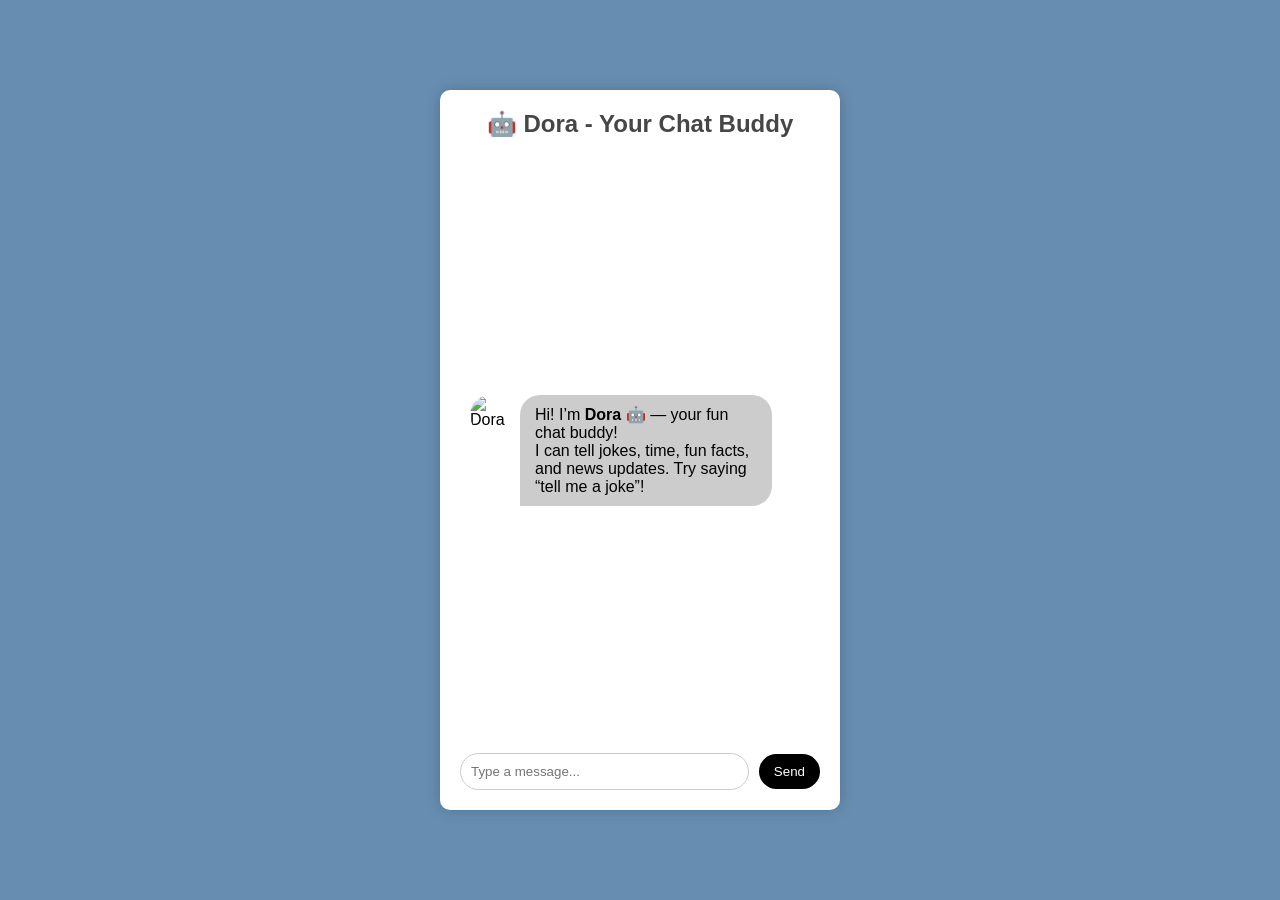
==== index.HTML @ e3a2b536 "Add files via upload" ====
<!DOCTYPE html>
<html lang="en">

<head>
    <meta charset="UTF-8" />
    <meta name="viewport" content="width=device-width, initial-scale=1.0" />
    <title>Dora - Your Smart Chatbot</title>
    <link rel="stylesheet" href="style.css" />
</head>

<body>
    <div class="chat-container">
        <h2 style="text-align:center; color:rgb(70,70,70); margin-bottom:10px;">
            🤖 Dora - Your Chat Buddy
        </h2>

        <div class="chat-box" id="chatBox">
            <div class="ai-chat-box">
                <img src="https://cdn-icons-png.flaticon.com/512/4712/4712109.png" alt="Dora" id="aiImage" width="70" />
                <div class="ai-chat-area">
                    Hi! I’m <strong>Dora</strong> 🤖 — your fun chat buddy!<br>
                    I can tell jokes, time, fun facts, and news updates. Try saying “tell me a joke”!
                </div>
            </div>
        </div>

        <!-- Input/Prompt Area -->
        <div class="prompt-area">
            <input type="text" id="userInput" placeholder="Type a message..." autocomplete="off" />
            <button id="sendBtn">Send</button>
        </div>
    </div>

    <script src="script.js"></script>
</body>

</html>
---- style.css ----
* {
  margin: 0;
  padding: 0;
  box-sizing: border-box;
  font-family: "Gill Sans", "Gill Sans MT", Calibri, "Trebuchet MS", sans-serif;
}

body {
  width: 100%;
  height: 100vh;
  background-color: rgb(103, 142, 177);
  display: flex;
  justify-content: center;
  align-items: center;
}

.chat-container {
  width: 400px;
  height: 80vh;
  background-color: #fff;
  border-radius: 10px;
  padding: 20px;
  display: flex;
  flex-direction: column;
  justify-content: space-between;
  box-shadow: 0px 0px 15px rgba(0, 0, 0, 0.2);
}

.user-chat-box,
.ai-chat-box {
  display: flex;
  align-items: flex-start;
  margin: 10px 0;
}

.user-chat-box {
  justify-content: flex-end;
}

.user-chat-area {
  background-color: black;
  color: white;
  border-radius: 20px 20px 0 20px;
  padding: 10px 15px;
  max-width: 70%;
}

.ai-chat-area {
  background-color: rgba(0, 0, 0, 0.2);
  color: black;
  border-radius: 20px 20px 20px 0;
  padding: 10px 15px;
  max-width: 70%;
}

#userImage,
#aiImage {
  width: 40px;
  height: 40px;
  border-radius: 50%;
  margin: 0 10px;
}

.prompt-area {
  display: flex;
  align-items: center;
  gap: 10px;
}

#userInput {
  flex: 1;
  padding: 10px;
  border-radius: 20px;
  border: 1px solid #ccc;
  outline: none;
}

#sendBtn {
  background-color: black;
  color: white;
  border: none;
  padding: 10px 15px;
  border-radius: 20px;
  cursor: pointer;
}
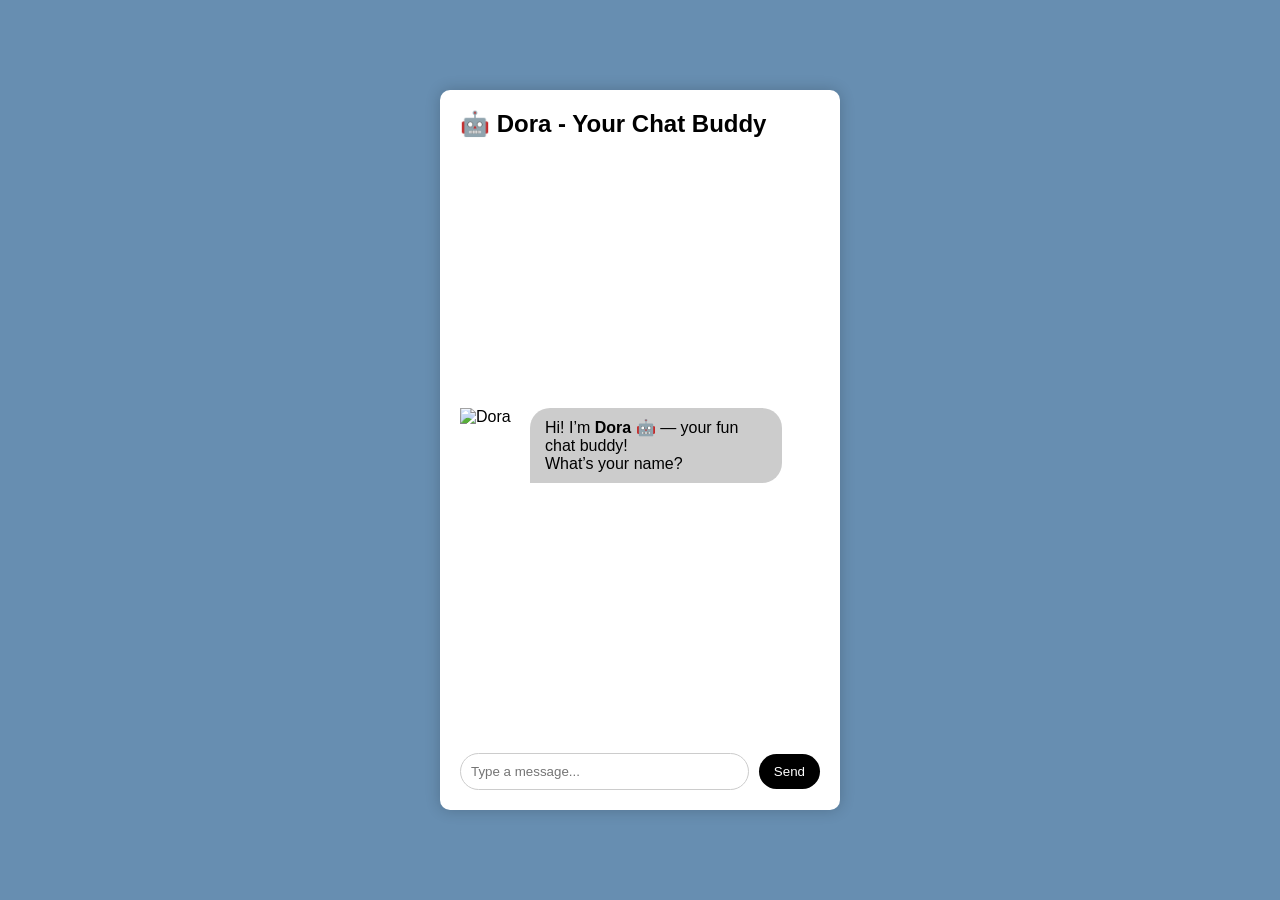
==== commit f544da0b: "index.html" ====
--- a/index.HTML
+++ b/index.HTML
@@ -10,21 +10,18 @@
 
 <body>
     <div class="chat-container">
-        <h2 style="text-align:center; color:rgb(70,70,70); margin-bottom:10px;">
-            🤖 Dora - Your Chat Buddy
-        </h2>
+        <h2>🤖 Dora - Your Chat Buddy</h2>
 
         <div class="chat-box" id="chatBox">
             <div class="ai-chat-box">
-                <img src="https://cdn-icons-png.flaticon.com/512/4712/4712109.png" alt="Dora" id="aiImage" width="70" />
+                <img src="https://cdn-icons-png.flaticon.com/512/4712/4712109.png" alt="Dora" width="70" />
                 <div class="ai-chat-area">
-                    Hi! I’m <strong>Dora</strong> 🤖 — your fun chat buddy!<br>
-                    I can tell jokes, time, fun facts, and news updates. Try saying “tell me a joke”!
+                    Hi! I’m <strong>Dora</strong> 🤖 — your fun chat buddy! <br>
+                    What’s your name?
                 </div>
             </div>
         </div>
 
-        <!-- Input/Prompt Area -->
         <div class="prompt-area">
             <input type="text" id="userInput" placeholder="Type a message..." autocomplete="off" />
             <button id="sendBtn">Send</button>
@@ -34,4 +31,4 @@
     <script src="script.js"></script>
 </body>
 
-</html>+</html>
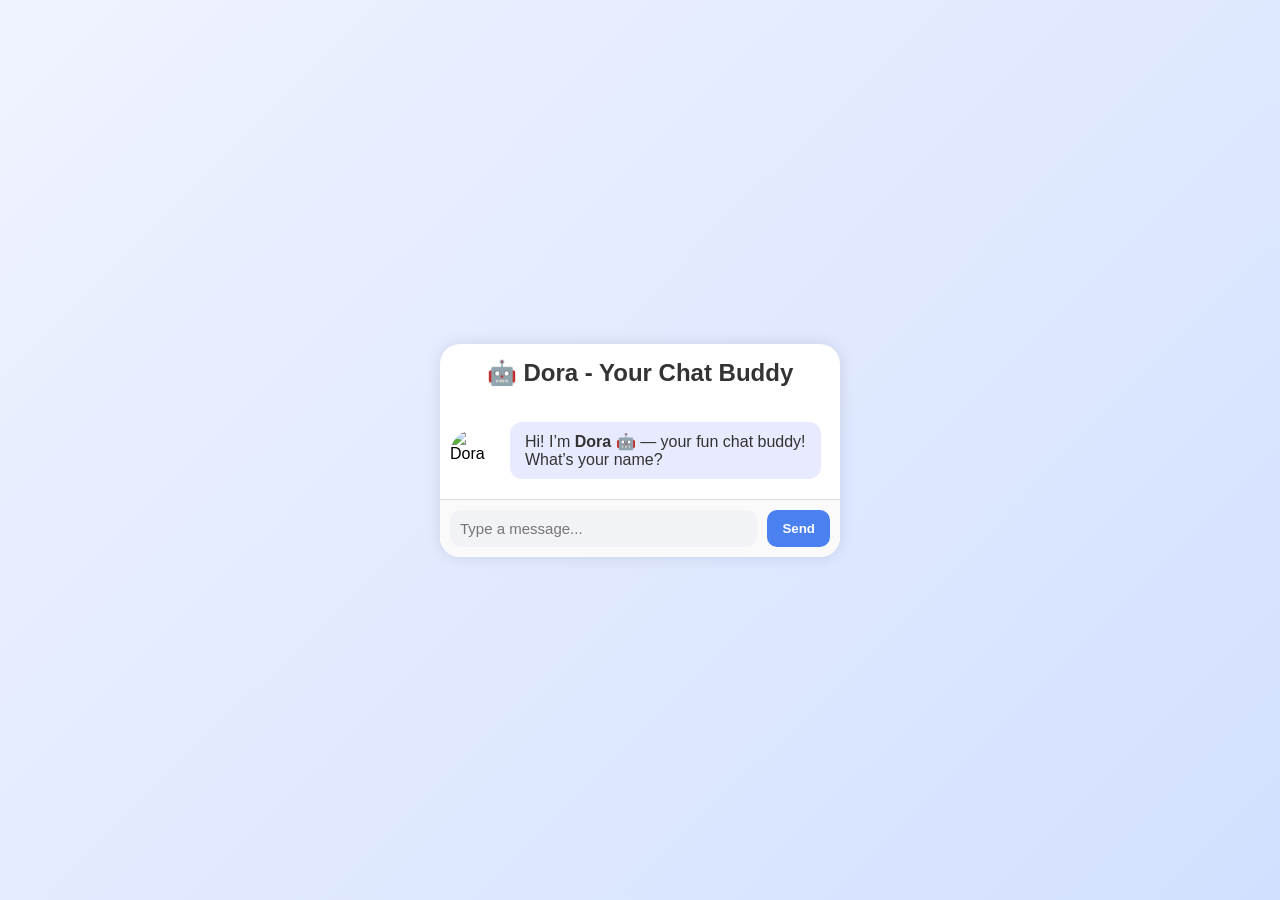
==== commit df4b2c6c: "refactor: organized static assets into js and css directories" ====
--- a/index.HTML
+++ b/index.HTML
@@ -5,7 +5,7 @@
     <meta charset="UTF-8" />
     <meta name="viewport" content="width=device-width, initial-scale=1.0" />
     <title>Dora - Your Smart Chatbot</title>
-    <link rel="stylesheet" href="style.css" />
+    <link rel="stylesheet" href="css/style.css" />
 </head>
 
 <body>
@@ -28,7 +28,7 @@
         </div>
     </div>
 
-    <script src="script.js"></script>
+    <script src="js/script.js"></script>
 </body>
 
 </html>
--- a/css/style.css
+++ b/css/style.css
@@ -0,0 +1,117 @@
+body {
+  background: linear-gradient(135deg, #f0f3ff, #d2e0ff);
+  font-family: "Poppins", sans-serif;
+  margin: 0;
+  padding: 0;
+  display: flex;
+  justify-content: center;
+  align-items: center;
+  height: 100vh;
+}
+
+.chat-container {
+  width: 400px;
+  max-height: 90vh;
+  background-color: #fff;
+  border-radius: 20px;
+  box-shadow: 0 0 15px rgba(0, 0, 0, 0.1);
+  display: flex;
+  flex-direction: column;
+  overflow: hidden;
+}
+
+h2 {
+  text-align: center;
+  margin: 15px 0;
+  color: #333;
+}
+
+.chat-box {
+  flex: 1;
+  padding: 10px;
+  overflow-y: auto;
+  scroll-behavior: smooth;
+}
+
+.ai-chat-box,
+.user-chat-box {
+  display: flex;
+  align-items: flex-end;
+  margin: 10px 0;
+}
+
+.ai-chat-box img,
+.user-chat-box img {
+  width: 50px;
+  height: 50px;
+  border-radius: 50%;
+}
+
+.ai-chat-area,
+.user-chat-area {
+  padding: 10px 15px;
+  border-radius: 12px;
+  max-width: 75%;
+  word-wrap: break-word;
+}
+
+.ai-chat-area {
+  background-color: #e8eaff;
+  color: #333;
+  margin-left: 10px;
+}
+
+.user-chat-area {
+  background-color: #4a80f0;
+  color: white;
+  margin-right: 10px;
+}
+
+.prompt-area {
+  display: flex;
+  padding: 10px;
+  border-top: 1px solid #ddd;
+  background-color: #fafafa;
+}
+
+.prompt-area input {
+  flex: 1;
+  padding: 10px;
+  border: none;
+  border-radius: 10px;
+  outline: none;
+  font-size: 15px;
+  background: #f2f3f7;
+}
+
+.prompt-area button {
+  margin-left: 10px;
+  padding: 10px 15px;
+  border: none;
+  border-radius: 10px;
+  background-color: #4a80f0;
+  color: white;
+  font-weight: bold;
+  cursor: pointer;
+}
+
+.prompt-area button:hover {
+  background-color: #3664d8;
+}
+
+/* Scrollbar */
+.chat-box::-webkit-scrollbar {
+  width: 6px;
+}
+
+.chat-box::-webkit-scrollbar-thumb {
+  background-color: #ccc;
+  border-radius: 10px;
+}
+
+/* Responsive */
+@media (max-width: 450px) {
+  .chat-container {
+    width: 90%;
+  }
+}
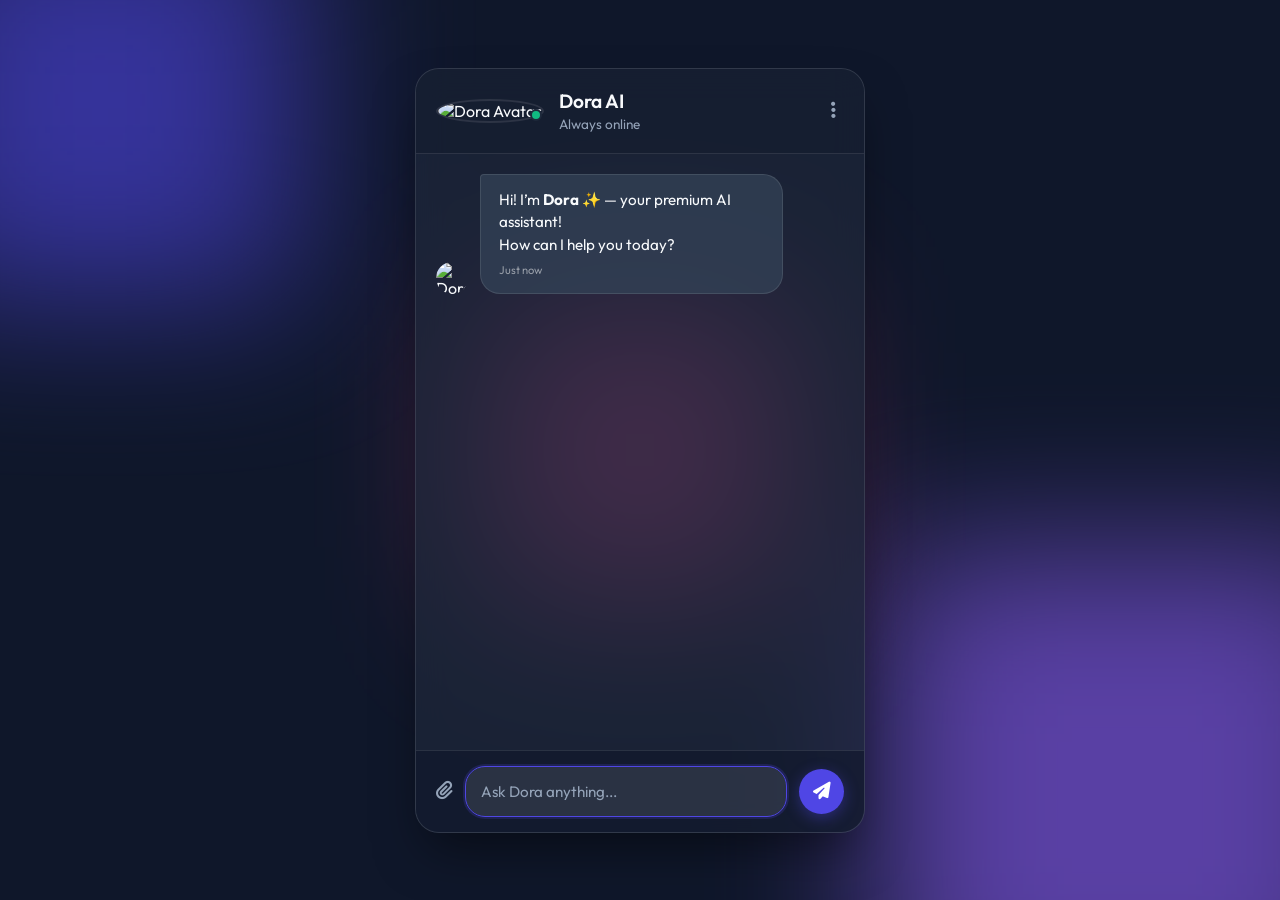
==== commit 52a0967e: "style: Upgrade UI to premium dark mode and add cool README GIFs" ====
--- a/index.HTML
+++ b/index.HTML
@@ -1,34 +1,59 @@
 <!DOCTYPE html>
 <html lang="en">
-
 <head>
     <meta charset="UTF-8" />
     <meta name="viewport" content="width=device-width, initial-scale=1.0" />
-    <title>Dora - Your Smart Chatbot</title>
+    <title>Dora AI - Premium Assistant</title>
     <link rel="stylesheet" href="css/style.css" />
+    <link href="https://fonts.googleapis.com/css2?family=Outfit:wght@300;400;600&display=swap" rel="stylesheet">
+    <!-- FontAwesome for icons -->
+    <link rel="stylesheet" href="https://cdnjs.cloudflare.com/ajax/libs/font-awesome/6.4.0/css/all.min.css" />
 </head>
+<body>
+    <!-- Animated background -->
+    <div class="bg-animation">
+        <div class="blob blob-1"></div>
+        <div class="blob blob-2"></div>
+        <div class="blob blob-3"></div>
+    </div>
 
-<body>
-    <div class="chat-container">
-        <h2>🤖 Dora - Your Chat Buddy</h2>
+    <div class="chat-wrapper">
+        <header class="chat-header">
+            <div class="header-info">
+                <div class="avatar-container">
+                    <img src="https://ui-avatars.com/api/?name=Dora&background=4a80f0&color=fff&rounded=true" alt="Dora Avatar" class="avatar" />
+                    <span class="status-dot"></span>
+                </div>
+                <div>
+                    <h2>Dora AI</h2>
+                    <p>Always online</p>
+                </div>
+            </div>
+            <div class="header-actions">
+                <button class="icon-btn" title="Settings"><i class="fa-solid fa-ellipsis-v"></i></button>
+            </div>
+        </header>
 
         <div class="chat-box" id="chatBox">
-            <div class="ai-chat-box">
-                <img src="https://cdn-icons-png.flaticon.com/512/4712/4712109.png" alt="Dora" width="70" />
-                <div class="ai-chat-area">
-                    Hi! I’m <strong>Dora</strong> 🤖 — your fun chat buddy! <br>
-                    What’s your name?
+            <div class="message-wrapper ai-message-wrapper">
+                <img src="https://ui-avatars.com/api/?name=Dora&background=4a80f0&color=fff&rounded=true" alt="Dora" class="message-avatar" />
+                <div class="message-bubble ai-bubble">
+                    Hi! I’m <strong>Dora</strong> ✨ — your premium AI assistant! <br>
+                    How can I help you today?
+                    <div class="message-time">Just now</div>
                 </div>
             </div>
         </div>
 
         <div class="prompt-area">
-            <input type="text" id="userInput" placeholder="Type a message..." autocomplete="off" />
-            <button id="sendBtn">Send</button>
+            <button class="attachment-btn"><i class="fa-solid fa-paperclip"></i></button>
+            <div class="input-container">
+                <input type="text" id="userInput" placeholder="Ask Dora anything..." autocomplete="off" />
+            </div>
+            <button id="sendBtn" class="send-btn"><i class="fa-solid fa-paper-plane"></i></button>
         </div>
     </div>
 
     <script src="js/script.js"></script>
 </body>
-
 </html>
--- a/css/style.css
+++ b/css/style.css
@@ -1,117 +1,366 @@
-body {
-  background: linear-gradient(135deg, #f0f3ff, #d2e0ff);
-  font-family: "Poppins", sans-serif;
+:root {
+  --primary: #4f46e5;
+  --primary-hover: #4338ca;
+  --bg-color: #0f172a;
+  --glass-bg: rgba(30, 41, 59, 0.7);
+  --glass-border: rgba(255, 255, 255, 0.1);
+  --text-main: #f8fafc;
+  --text-muted: #94a3b8;
+  --user-msg: linear-gradient(135deg, #4f46e5, #8b5cf6);
+  --ai-msg: rgba(51, 65, 85, 0.8);
+}
+
+* {
+  box-sizing: border-box;
   margin: 0;
   padding: 0;
+}
+
+body {
+  font-family: 'Outfit', sans-serif;
+  background-color: var(--bg-color);
+  color: var(--text-main);
+  height: 100vh;
   display: flex;
   justify-content: center;
   align-items: center;
-  height: 100vh;
-}
-
-.chat-container {
+  overflow: hidden;
+  position: relative;
+}
+
+/* Background Animation */
+.bg-animation {
+  position: absolute;
+  top: 0;
+  left: 0;
+  width: 100%;
+  height: 100%;
+  z-index: 0;
+  overflow: hidden;
+}
+
+.blob {
+  position: absolute;
+  filter: blur(80px);
+  z-index: -1;
+  opacity: 0.6;
+  animation: float 20s infinite alternate;
+}
+
+.blob-1 {
   width: 400px;
-  max-height: 90vh;
-  background-color: #fff;
-  border-radius: 20px;
-  box-shadow: 0 0 15px rgba(0, 0, 0, 0.1);
+  height: 400px;
+  background: #4f46e5;
+  top: -100px;
+  left: -100px;
+  animation-delay: 0s;
+}
+
+.blob-2 {
+  width: 500px;
+  height: 500px;
+  background: #8b5cf6;
+  bottom: -150px;
+  right: -100px;
+  animation-delay: -5s;
+}
+
+.blob-3 {
+  width: 300px;
+  height: 300px;
+  background: #ec4899;
+  top: 50%;
+  left: 50%;
+  transform: translate(-50%, -50%);
+  animation-delay: -10s;
+}
+
+@keyframes float {
+  0% { transform: translate(0, 0) scale(1); }
+  50% { transform: translate(50px, 50px) scale(1.1); }
+  100% { transform: translate(-50px, 100px) scale(0.9); }
+}
+
+/* Chat Wrapper - Glassmorphism */
+.chat-wrapper {
+  position: relative;
+  z-index: 10;
+  width: 450px;
+  height: 85vh;
+  max-height: 850px;
+  background: var(--glass-bg);
+  backdrop-filter: blur(16px);
+  -webkit-backdrop-filter: blur(16px);
+  border: 1px solid var(--glass-border);
+  border-radius: 24px;
+  box-shadow: 0 25px 50px -12px rgba(0, 0, 0, 0.5);
   display: flex;
   flex-direction: column;
   overflow: hidden;
-}
-
-h2 {
-  text-align: center;
-  margin: 15px 0;
-  color: #333;
-}
-
+  animation: slideUp 0.6s cubic-bezier(0.16, 1, 0.3, 1) forwards;
+}
+
+@keyframes slideUp {
+  0% { opacity: 0; transform: translateY(40px); }
+  100% { opacity: 1; transform: translateY(0); }
+}
+
+/* Header */
+.chat-header {
+  padding: 20px;
+  display: flex;
+  justify-content: space-between;
+  align-items: center;
+  border-bottom: 1px solid var(--glass-border);
+  background: rgba(15, 23, 42, 0.4);
+}
+
+.header-info {
+  display: flex;
+  align-items: center;
+  gap: 15px;
+}
+
+.avatar-container {
+  position: relative;
+}
+
+.avatar {
+  width: 48px;
+  height: 48px;
+  border-radius: 50%;
+  border: 2px solid var(--glass-border);
+}
+
+.status-dot {
+  position: absolute;
+  bottom: 2px;
+  right: 2px;
+  width: 12px;
+  height: 12px;
+  background-color: #10b981;
+  border: 2px solid #1e293b;
+  border-radius: 50%;
+}
+
+.header-info h2 {
+  font-size: 1.2rem;
+  font-weight: 600;
+  margin-bottom: 2px;
+}
+
+.header-info p {
+  font-size: 0.85rem;
+  color: var(--text-muted);
+}
+
+.icon-btn {
+  background: transparent;
+  border: none;
+  color: var(--text-muted);
+  cursor: pointer;
+  font-size: 1.2rem;
+  padding: 8px;
+  border-radius: 50%;
+  transition: all 0.3s ease;
+}
+
+.icon-btn:hover {
+  background: rgba(255, 255, 255, 0.1);
+  color: #fff;
+}
+
+/* Chat Box */
 .chat-box {
   flex: 1;
-  padding: 10px;
+  padding: 20px;
   overflow-y: auto;
   scroll-behavior: smooth;
-}
-
-.ai-chat-box,
-.user-chat-box {
-  display: flex;
-  align-items: flex-end;
-  margin: 10px 0;
-}
-
-.ai-chat-box img,
-.user-chat-box img {
-  width: 50px;
-  height: 50px;
-  border-radius: 50%;
-}
-
-.ai-chat-area,
-.user-chat-area {
-  padding: 10px 15px;
-  border-radius: 12px;
-  max-width: 75%;
-  word-wrap: break-word;
-}
-
-.ai-chat-area {
-  background-color: #e8eaff;
-  color: #333;
-  margin-left: 10px;
-}
-
-.user-chat-area {
-  background-color: #4a80f0;
-  color: white;
-  margin-right: 10px;
-}
-
-.prompt-area {
-  display: flex;
-  padding: 10px;
-  border-top: 1px solid #ddd;
-  background-color: #fafafa;
-}
-
-.prompt-area input {
-  flex: 1;
-  padding: 10px;
-  border: none;
-  border-radius: 10px;
-  outline: none;
-  font-size: 15px;
-  background: #f2f3f7;
-}
-
-.prompt-area button {
-  margin-left: 10px;
-  padding: 10px 15px;
-  border: none;
-  border-radius: 10px;
-  background-color: #4a80f0;
-  color: white;
-  font-weight: bold;
-  cursor: pointer;
-}
-
-.prompt-area button:hover {
-  background-color: #3664d8;
-}
-
-/* Scrollbar */
+  display: flex;
+  flex-direction: column;
+  gap: 20px;
+}
+
 .chat-box::-webkit-scrollbar {
   width: 6px;
 }
 
 .chat-box::-webkit-scrollbar-thumb {
-  background-color: #ccc;
+  background: rgba(255, 255, 255, 0.2);
   border-radius: 10px;
 }
 
+.message-wrapper {
+  display: flex;
+  align-items: flex-end;
+  gap: 12px;
+  max-width: 85%;
+  animation: reveal 0.4s cubic-bezier(0.16, 1, 0.3, 1) forwards;
+  opacity: 0;
+  transform: translateY(15px);
+}
+
+@keyframes reveal {
+  100% { opacity: 1; transform: translateY(0); }
+}
+
+.ai-message-wrapper {
+  align-self: flex-start;
+}
+
+.user-message-wrapper {
+  align-self: flex-end;
+  flex-direction: row-reverse;
+}
+
+.message-avatar {
+  width: 32px;
+  height: 32px;
+  border-radius: 50%;
+}
+
+.message-bubble {
+  padding: 14px 18px;
+  border-radius: 20px;
+  font-size: 0.95rem;
+  line-height: 1.5;
+  position: relative;
+  word-wrap: break-word;
+}
+
+.ai-bubble {
+  background: var(--ai-msg);
+  border-top-left-radius: 4px;
+  border: 1px solid var(--glass-border);
+}
+
+.user-bubble {
+  background: var(--user-msg);
+  color: #fff;
+  border-top-right-radius: 4px;
+}
+
+.message-time {
+  font-size: 0.7rem;
+  margin-top: 5px;
+  color: rgba(255, 255, 255, 0.5);
+  text-align: right;
+}
+
+.ai-bubble .message-time {
+  text-align: left;
+}
+
+/* Typing Indicator */
+.typing-indicator {
+  display: flex;
+  gap: 4px;
+  padding: 8px 4px;
+}
+
+.dot {
+  width: 6px;
+  height: 6px;
+  background-color: var(--text-muted);
+  border-radius: 50%;
+  animation: pulse 1.4s infinite ease-in-out both;
+}
+
+.dot:nth-child(1) { animation-delay: -0.32s; }
+.dot:nth-child(2) { animation-delay: -0.16s; }
+
+@keyframes pulse {
+  0%, 80%, 100% { transform: scale(0); opacity: 0.3; }
+  40% { transform: scale(1); opacity: 1; }
+}
+
+/* Prompt Area */
+.prompt-area {
+  padding: 15px 20px;
+  background: rgba(15, 23, 42, 0.6);
+  border-top: 1px solid var(--glass-border);
+  display: flex;
+  align-items: center;
+  gap: 12px;
+}
+
+.attachment-btn {
+  background: transparent;
+  border: none;
+  color: var(--text-muted);
+  font-size: 1.2rem;
+  cursor: pointer;
+  transition: color 0.3s;
+}
+
+.attachment-btn:hover {
+  color: #fff;
+}
+
+.input-container {
+  flex: 1;
+  background: rgba(255, 255, 255, 0.05);
+  border: 1px solid var(--glass-border);
+  border-radius: 20px;
+  padding: 0 15px;
+  display: flex;
+  align-items: center;
+  transition: all 0.3s ease;
+}
+
+.input-container:focus-within {
+  background: rgba(255, 255, 255, 0.1);
+  border-color: var(--primary);
+  box-shadow: 0 0 0 2px rgba(79, 70, 229, 0.2);
+}
+
+#userInput {
+  width: 100%;
+  padding: 15px 0;
+  background: transparent;
+  border: none;
+  color: #fff;
+  font-size: 0.95rem;
+  outline: none;
+  font-family: inherit;
+}
+
+#userInput::placeholder {
+  color: var(--text-muted);
+}
+
+.send-btn {
+  background: var(--primary);
+  color: #fff;
+  border: none;
+  width: 45px;
+  height: 45px;
+  border-radius: 50%;
+  display: flex;
+  justify-content: center;
+  align-items: center;
+  font-size: 1.1rem;
+  cursor: pointer;
+  box-shadow: 0 4px 15px rgba(79, 70, 229, 0.4);
+  transition: all 0.3s ease;
+}
+
+.send-btn:hover {
+  background: var(--primary-hover);
+  transform: translateY(-2px);
+  box-shadow: 0 6px 20px rgba(79, 70, 229, 0.6);
+}
+
+.send-btn:active {
+  transform: translateY(0);
+}
+
 /* Responsive */
-@media (max-width: 450px) {
-  .chat-container {
-    width: 90%;
+@media (max-width: 480px) {
+  .chat-wrapper {
+    width: 100%;
+    height: 100vh;
+    border-radius: 0;
+    max-height: none;
   }
 }
